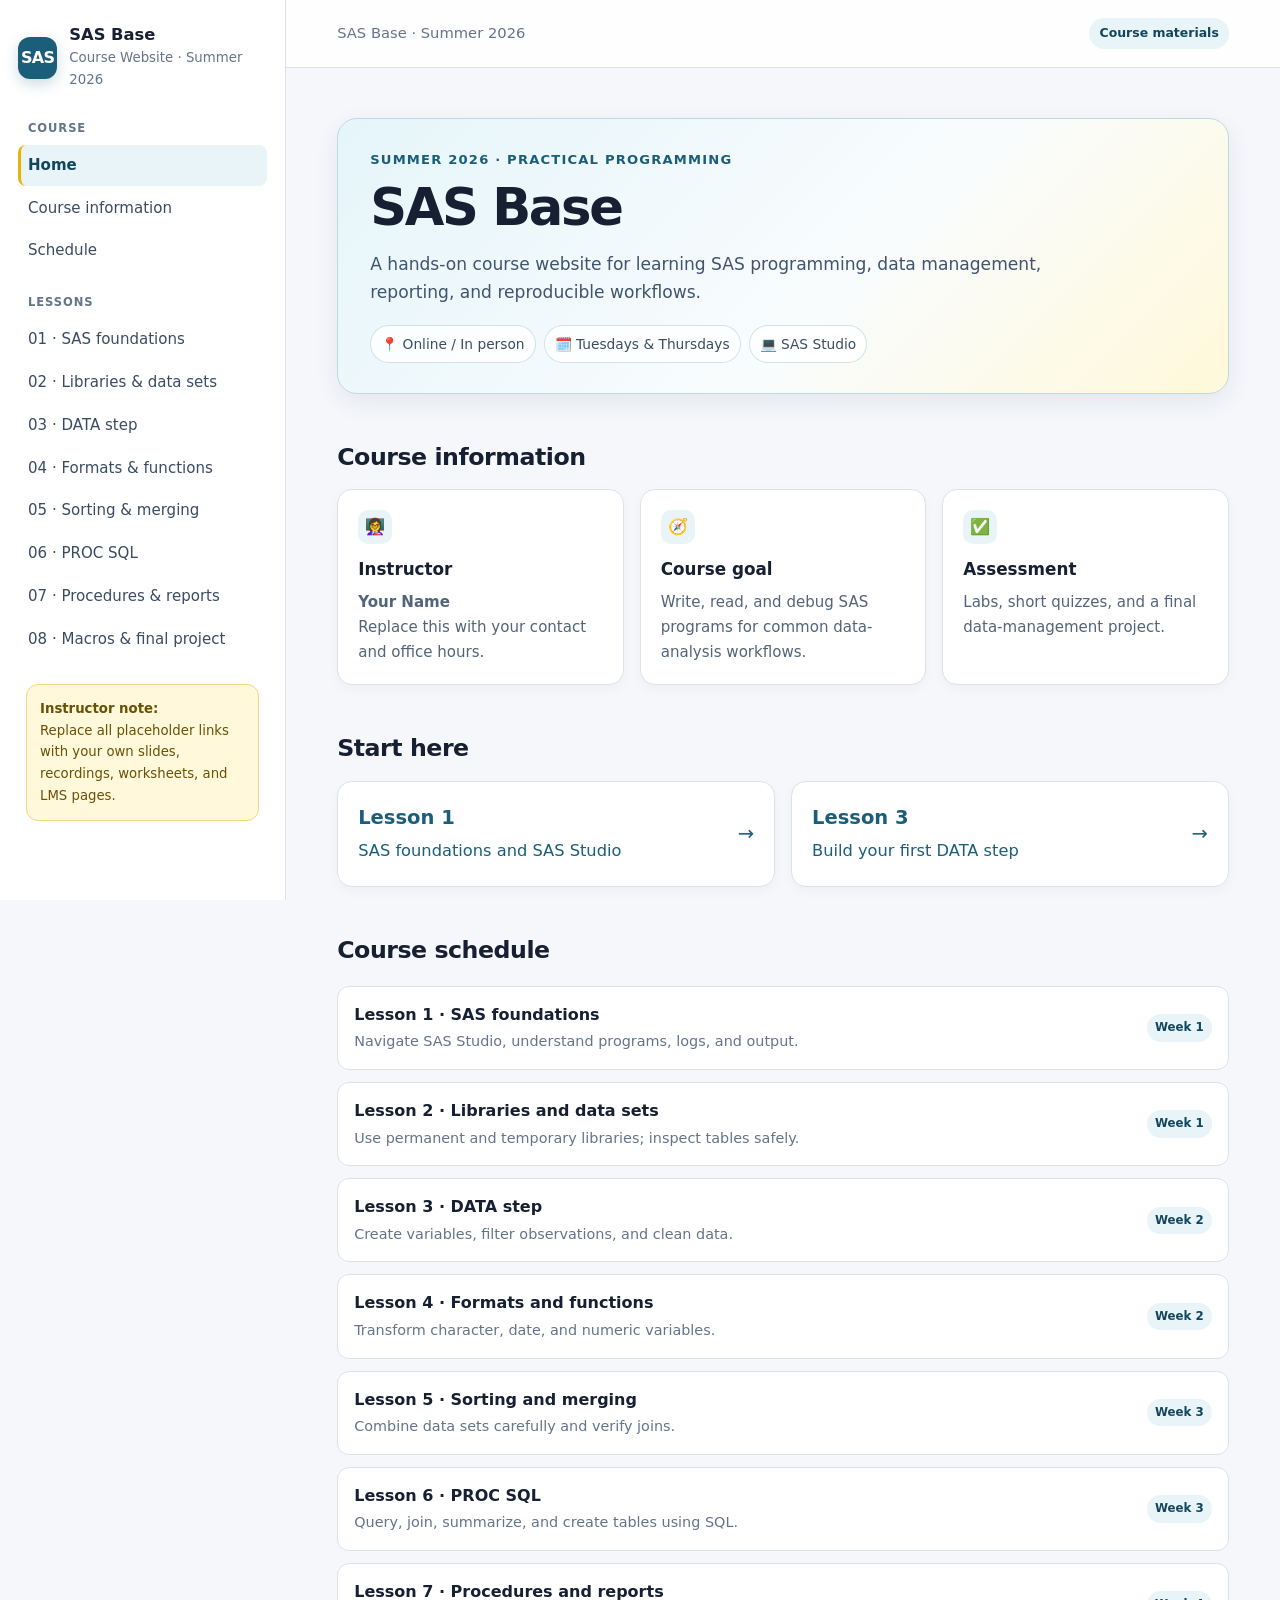
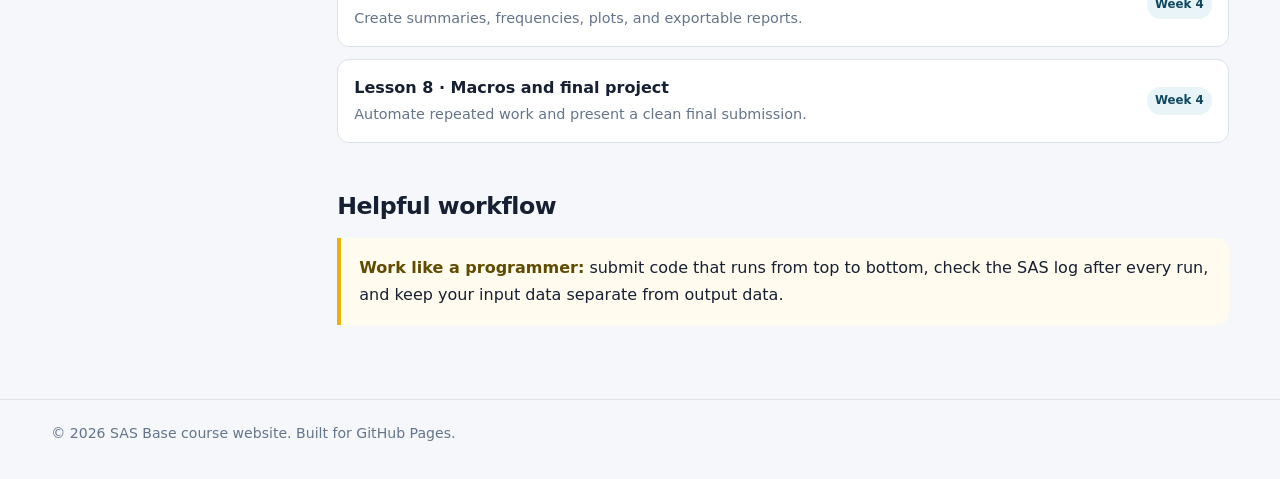
==== docs/index.html @ 83a4963d "Add files via upload" ====
<!doctype html>
<html lang="en">
<head>
  <meta charset="utf-8">
  <meta name="viewport" content="width=device-width, initial-scale=1">
  <meta name="description" content="SAS Base course website">
  <title>Home | SAS Base</title>
  <link rel="stylesheet" href="assets/style.css">
</head>
<body>
<div class="site-shell">
  <aside class="sidebar" aria-label="Course navigation">
    <a class="brand" href="index.html">
      <span class="brand-mark">SAS</span>
      <span><strong>SAS Base</strong><small>Course Website · Summer 2026</small></span>
    </a>
    <div class="nav-label">Course</div>
    <ul class="nav-list">
      <li><a class="active" href="index.html">Home</a></li>
      <li><a href="#course-info">Course information</a></li>
      <li><a href="#schedule">Schedule</a></li>
    </ul>
    <div class="nav-label">Lessons</div>
    <ul class="nav-list">
      <li><a class="" href="lecture1/index.html">01 · SAS foundations</a></li>
      <li><a class="" href="lecture2/index.html">02 · Libraries & data sets</a></li>
      <li><a class="" href="lecture3/index.html">03 · DATA step</a></li>
      <li><a class="" href="lecture4/index.html">04 · Formats & functions</a></li>
      <li><a class="" href="lecture5/index.html">05 · Sorting & merging</a></li>
      <li><a class="" href="lecture6/index.html">06 · PROC SQL</a></li>
      <li><a class="" href="lecture7/index.html">07 · Procedures & reports</a></li>
      <li><a class="" href="lecture8/index.html">08 · Macros & final project</a></li>
    </ul>
    <p class="sidebar-note"><strong>Instructor note:</strong><br>Replace all placeholder links with your own slides, recordings, worksheets, and LMS pages.</p>
  </aside>
  <main class="main">
    <header class="topbar">
      <span class="crumb">SAS Base · Summer 2026</span>
      <div class="utility"><span class="pill">Course materials</span></div>
    </header>
    <section class="page">
      <div class="hero">
        <div class="eyebrow">Summer 2026 · Practical programming</div>
        <h1>SAS Base</h1>
        <p class="lead">A hands-on course website for learning SAS programming, data management, reporting, and reproducible workflows.</p>
        <div class="meta-line">
          <span class="meta">📍 Online / In person</span>
          <span class="meta">🗓️ Tuesdays & Thursdays</span>
          <span class="meta">💻 SAS Studio</span>
        </div>
      </div>

      <h2 id="course-info">Course information</h2>
      <div class="grid three">
        <article class="card"><div class="card-icon">👩‍🏫</div><h3>Instructor</h3><p><strong>Your Name</strong><br>Replace this with your contact and office hours.</p></article>
        <article class="card"><div class="card-icon">🧭</div><h3>Course goal</h3><p>Write, read, and debug SAS programs for common data-analysis workflows.</p></article>
        <article class="card"><div class="card-icon">✅</div><h3>Assessment</h3><p>Labs, short quizzes, and a final data-management project.</p></article>
      </div>

      <h2>Start here</h2>
      <div class="grid two">
        <a class="card quick-link" href="lecture1/index.html"><span><strong>Lesson 1</strong><br><small>SAS foundations and SAS Studio</small></span><span>→</span></a>
        <a class="card quick-link" href="lecture3/index.html"><span><strong>Lesson 3</strong><br><small>Build your first DATA step</small></span><span>→</span></a>
      </div>

      <h2 id="schedule">Course schedule</h2>
      <div class="resources">
        <div class="resource"><div><strong>Lesson 1 · SAS foundations</strong><p>Navigate SAS Studio, understand programs, logs, and output.</p></div><span class="tag">Week 1</span></div>
        <div class="resource"><div><strong>Lesson 2 · Libraries and data sets</strong><p>Use permanent and temporary libraries; inspect tables safely.</p></div><span class="tag">Week 1</span></div>
        <div class="resource"><div><strong>Lesson 3 · DATA step</strong><p>Create variables, filter observations, and clean data.</p></div><span class="tag">Week 2</span></div>
        <div class="resource"><div><strong>Lesson 4 · Formats and functions</strong><p>Transform character, date, and numeric variables.</p></div><span class="tag">Week 2</span></div>
        <div class="resource"><div><strong>Lesson 5 · Sorting and merging</strong><p>Combine data sets carefully and verify joins.</p></div><span class="tag">Week 3</span></div>
        <div class="resource"><div><strong>Lesson 6 · PROC SQL</strong><p>Query, join, summarize, and create tables using SQL.</p></div><span class="tag">Week 3</span></div>
        <div class="resource"><div><strong>Lesson 7 · Procedures and reports</strong><p>Create summaries, frequencies, plots, and exportable reports.</p></div><span class="tag">Week 4</span></div>
        <div class="resource"><div><strong>Lesson 8 · Macros and final project</strong><p>Automate repeated work and present a clean final submission.</p></div><span class="tag">Week 4</span></div>
      </div>

      <h2>Helpful workflow</h2>
      <div class="callout"><strong>Work like a programmer:</strong> submit code that runs from top to bottom, check the SAS log after every run, and keep your input data separate from output data.</div>
    </section>
  </main>
</div>
<footer class="footer">© <span data-year></span> SAS Base course website. Built for GitHub Pages.</footer>
<script src="assets/site.js"></script>
</body>
</html>
---- docs/assets/style.css ----
:root {
  --ink: #172033;
  --muted: #64748b;
  --line: #dbe2ea;
  --bg: #f5f7fb;
  --panel: #ffffff;
  --brand: #1b5e7a;
  --brand-dark: #10475e;
  --accent: #eab308;
  --code: #12212b;
  --code-text: #e7f1f5;
  --shadow: 0 8px 25px rgba(23, 32, 51, .08);
}

* { box-sizing: border-box; }
html { scroll-behavior: smooth; }
body {
  margin: 0;
  color: var(--ink);
  background: var(--bg);
  font-family: Inter, ui-sans-serif, system-ui, -apple-system, BlinkMacSystemFont, "Segoe UI", sans-serif;
  line-height: 1.65;
}
a { color: var(--brand); text-underline-offset: 3px; }
a:hover { color: var(--brand-dark); }

.site-shell { min-height: 100vh; display: grid; grid-template-columns: 286px minmax(0, 1fr); }
.sidebar {
  position: sticky; top: 0; align-self: start; height: 100vh; overflow-y: auto;
  background: #fff; border-right: 1px solid var(--line); padding: 26px 18px 34px;
}
.brand { display: flex; gap: 12px; align-items: center; text-decoration: none; color: var(--ink); margin-bottom: 28px; }
.brand:hover { color: var(--ink); }
.brand-mark {
  width: 42px; height: 42px; border-radius: 12px; display: grid; place-items: center;
  background: var(--brand); color: #fff; font-weight: 850; letter-spacing: -.04em;
  box-shadow: 0 5px 14px rgba(27, 94, 122, .22);
}
.brand strong { display: block; font-size: 1.02rem; line-height: 1.15; }
.brand small { display: block; color: var(--muted); margin-top: 2px; }
.nav-label { color: var(--muted); font-size: .72rem; letter-spacing: .08em; font-weight: 800; margin: 22px 10px 7px; text-transform: uppercase; }
.nav-list { list-style: none; padding: 0; margin: 0; }
.nav-list a {
  display: block; text-decoration: none; padding: 8px 10px; margin: 2px 0; border-radius: 8px; color: #3b4b63; font-size: .94rem;
}
.nav-list a:hover, .nav-list a.active { background: #e8f4f8; color: var(--brand-dark); font-weight: 700; }
.nav-list a.active { border-left: 3px solid var(--accent); padding-left: 7px; }
.sidebar-note { margin: 24px 8px 0; padding: 13px; background: #fff8db; border: 1px solid #f2d883; border-radius: 12px; font-size: .83rem; color: #6a5104; }

.main { min-width: 0; }
.topbar { height: 68px; padding: 0 clamp(20px, 4vw, 66px); display: flex; align-items: center; justify-content: space-between; background: rgba(255,255,255,.93); border-bottom: 1px solid var(--line); }
.topbar .crumb { color: var(--muted); font-size: .92rem; }
.topbar .utility { display: flex; align-items: center; gap: 10px; }
.pill { display: inline-flex; align-items: center; padding: 5px 10px; border-radius: 999px; font-size: .78rem; font-weight: 800; background: #e8f4f8; color: var(--brand-dark); }
.page { max-width: 1020px; margin: 0 auto; padding: 50px clamp(20px, 4vw, 66px) 74px; }
.hero { padding: 30px 32px; border: 1px solid #bdd9e4; border-radius: 20px; background: linear-gradient(135deg, #e5f5fa 0%, #f9fcfd 58%, #fff8d9 100%); box-shadow: var(--shadow); }
.eyebrow { color: var(--brand); font-size: .82rem; font-weight: 850; letter-spacing: .09em; text-transform: uppercase; margin-bottom: 8px; }
h1 { font-size: clamp(2rem, 4vw, 3.2rem); line-height: 1.12; letter-spacing: -.045em; margin: 0; }
h2 { margin: 44px 0 12px; font-size: 1.48rem; letter-spacing: -.02em; }
h3 { margin: 0 0 6px; font-size: 1.05rem; }
p { margin: 0 0 14px; }
.lead { max-width: 710px; margin: 14px 0 0; color: #41546d; font-size: 1.07rem; }
.meta-line { display: flex; flex-wrap: wrap; gap: 8px; margin-top: 18px; }
.meta { display: inline-flex; align-items: center; gap: 6px; padding: 7px 10px; background: rgba(255,255,255,.78); border: 1px solid rgba(27,94,122,.18); border-radius: 999px; color: #3b4b63; font-size: .86rem; }

.grid { display: grid; gap: 16px; }
.grid.two { grid-template-columns: repeat(2, minmax(0, 1fr)); }
.grid.three { grid-template-columns: repeat(3, minmax(0, 1fr)); }
.card { background: var(--panel); border: 1px solid var(--line); border-radius: 15px; padding: 20px; box-shadow: 0 4px 12px rgba(23,32,51,.035); }
.card p { color: #53647a; font-size: .94rem; margin-bottom: 0; }
.card a { font-weight: 750; }
.card-icon { width: 34px; height: 34px; display: grid; place-items: center; border-radius: 10px; background: #e8f4f8; margin-bottom: 12px; }
.quick-link { display: flex; justify-content: space-between; gap: 10px; align-items: center; text-decoration: none; }
.quick-link span { font-size: 1.22rem; color: var(--brand); }

.outcomes { padding-left: 22px; margin: 14px 0 0; }
.outcomes li { margin: 8px 0; }
.callout { border-left: 4px solid var(--accent); background: #fffbee; padding: 17px 18px; border-radius: 0 12px 12px 0; }
.callout strong { color: #614b00; }
.resources { display: grid; gap: 12px; margin-top: 16px; }
.resource { background: #fff; border: 1px solid var(--line); border-radius: 12px; padding: 15px 16px; display: flex; align-items: center; justify-content: space-between; gap: 18px; }
.resource p { margin: 2px 0 0; color: var(--muted); font-size: .9rem; }
.resource .tag { color: var(--brand-dark); background: #e8f4f8; padding: 4px 8px; font-weight: 800; font-size: .74rem; white-space: nowrap; border-radius: 99px; }
.code { background: var(--code); color: var(--code-text); overflow: auto; border-radius: 13px; padding: 18px; font: .9rem/1.65 ui-monospace, SFMono-Regular, Menlo, Consolas, monospace; border: 1px solid #213b49; }
.code .comment { color: #a6cad4; }
.lesson-nav { display: flex; justify-content: space-between; gap: 12px; margin-top: 50px; padding-top: 24px; border-top: 1px solid var(--line); }
.lesson-nav a { text-decoration: none; font-weight: 750; }
.footer { color: var(--muted); border-top: 1px solid var(--line); padding: 22px clamp(20px,4vw,66px) 34px; font-size: .88rem; }
.mobile-menu { display: none; }

@media (max-width: 860px) {
  .site-shell { display: block; }
  .sidebar { position: relative; height: auto; overflow: visible; border-right: 0; border-bottom: 1px solid var(--line); padding-bottom: 16px; }
  .nav-label, .sidebar-note { display: none; }
  .nav-list { display: flex; flex-wrap: wrap; gap: 3px; }
  .nav-list a { font-size: .83rem; padding: 6px 8px; }
  .nav-list a.active { border-left: 0; padding-left: 8px; border-bottom: 2px solid var(--accent); }
  .grid.two, .grid.three { grid-template-columns: 1fr; }
  .page { padding-top: 30px; }
  .hero { padding: 25px 22px; }
}
@media (max-width: 520px) {
  .topbar { height: auto; min-height: 58px; padding: 10px 18px; }
  .topbar .crumb { display: none; }
  .page { padding-left: 18px; padding-right: 18px; }
  .resource { align-items: flex-start; flex-direction: column; gap: 9px; }
}
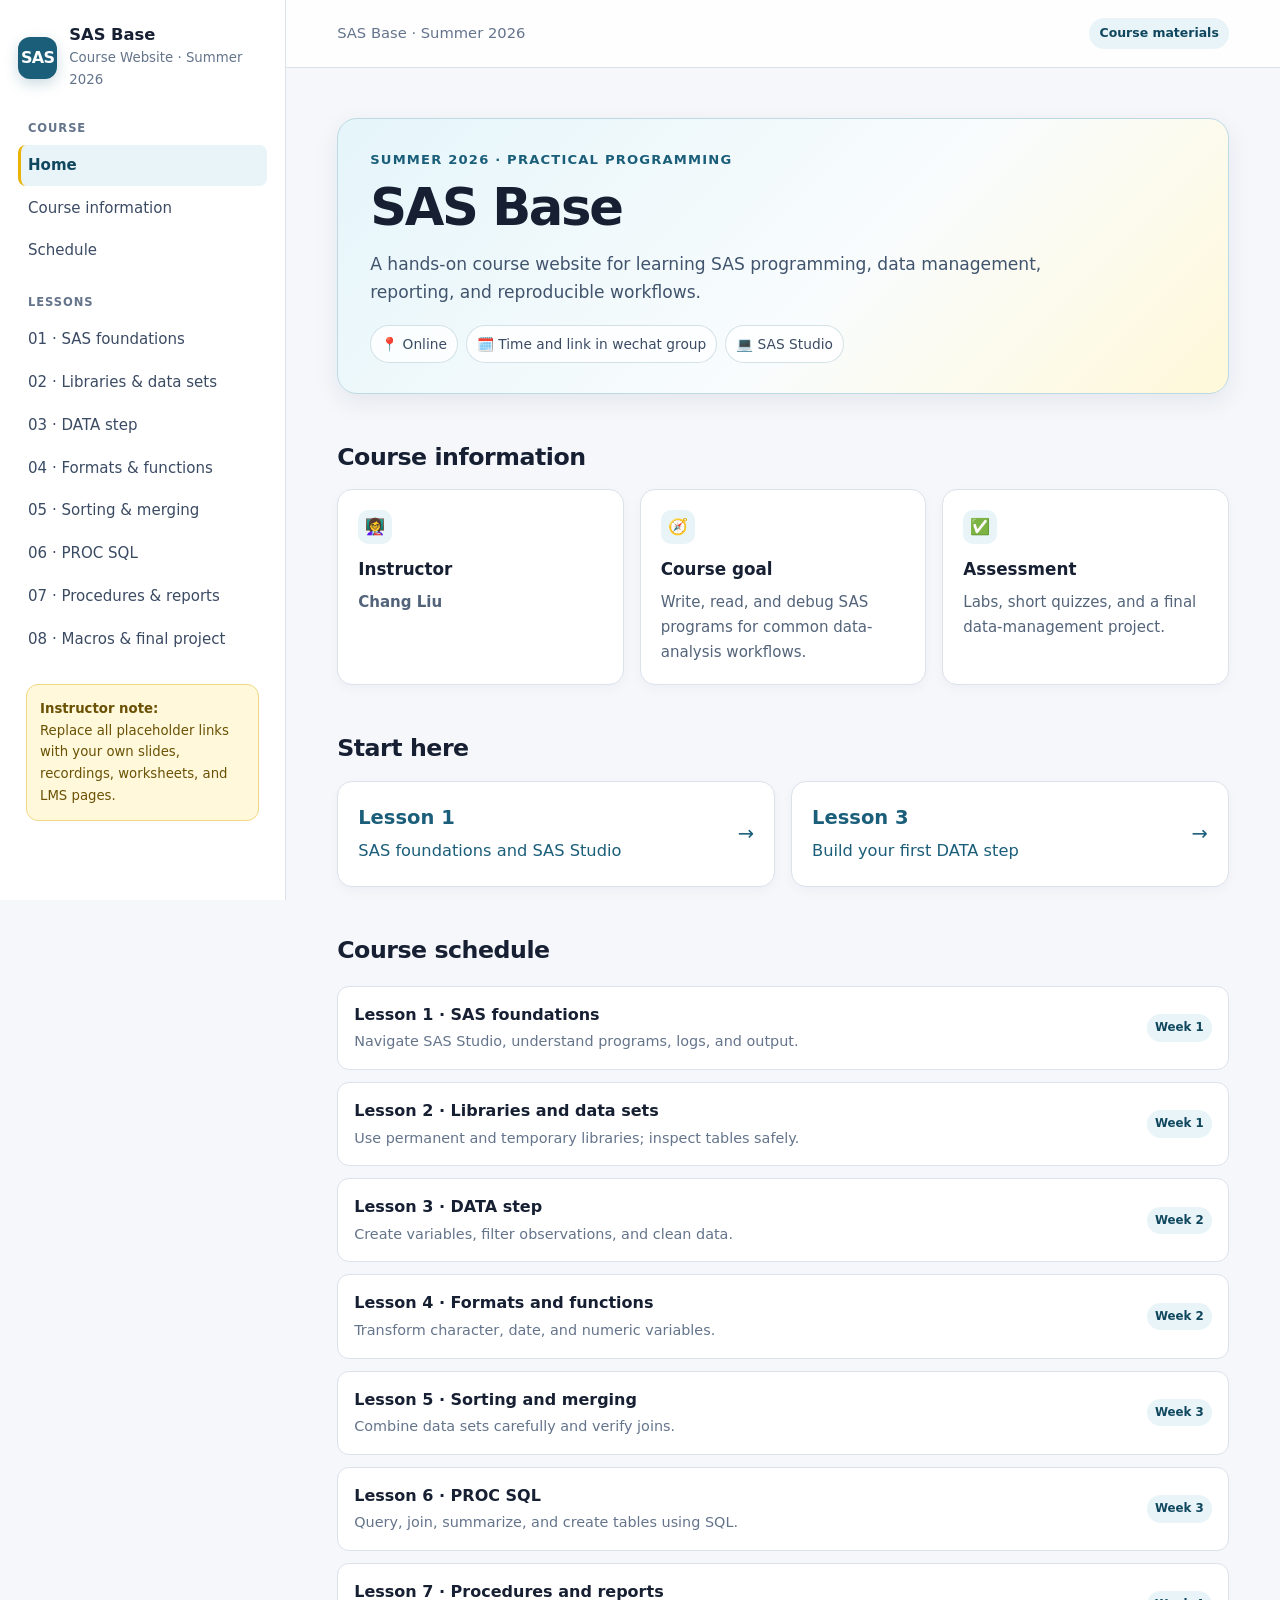
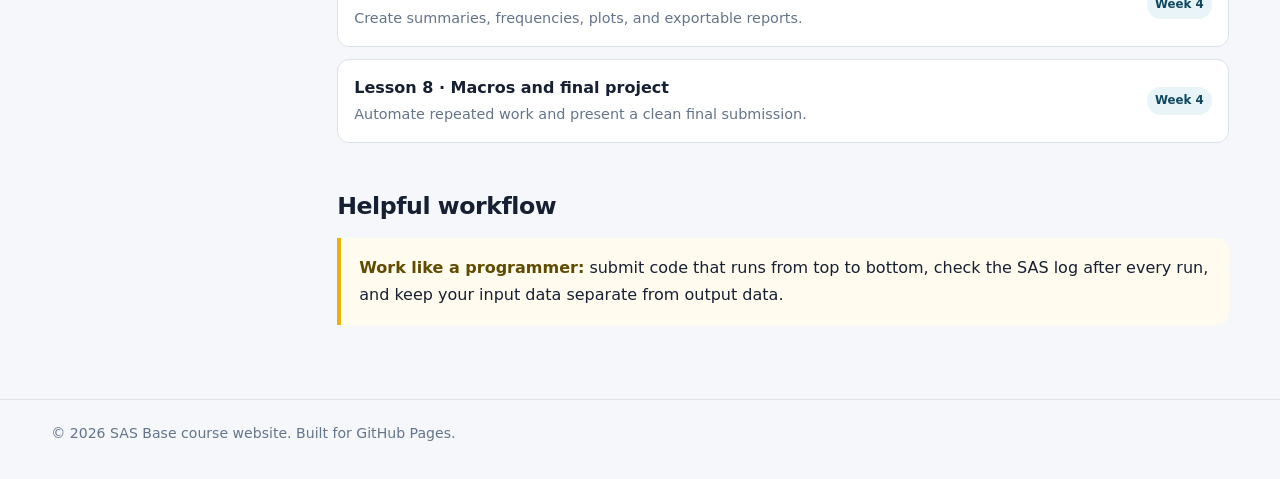
==== commit 23d4e6a8: "Update index.html" ====
--- a/docs/index.html
+++ b/docs/index.html
@@ -44,15 +44,15 @@
         <h1>SAS Base</h1>
         <p class="lead">A hands-on course website for learning SAS programming, data management, reporting, and reproducible workflows.</p>
         <div class="meta-line">
-          <span class="meta">📍 Online / In person</span>
-          <span class="meta">🗓️ Tuesdays & Thursdays</span>
+          <span class="meta">📍 Online </span>
+          <span class="meta">🗓️ Time and link in wechat group</span>
           <span class="meta">💻 SAS Studio</span>
         </div>
       </div>
 
       <h2 id="course-info">Course information</h2>
       <div class="grid three">
-        <article class="card"><div class="card-icon">👩‍🏫</div><h3>Instructor</h3><p><strong>Your Name</strong><br>Replace this with your contact and office hours.</p></article>
+        <article class="card"><div class="card-icon">👩‍🏫</div><h3>Instructor</h3><p><strong>Chang Liu</strong><br></p></article>
         <article class="card"><div class="card-icon">🧭</div><h3>Course goal</h3><p>Write, read, and debug SAS programs for common data-analysis workflows.</p></article>
         <article class="card"><div class="card-icon">✅</div><h3>Assessment</h3><p>Labs, short quizzes, and a final data-management project.</p></article>
       </div>
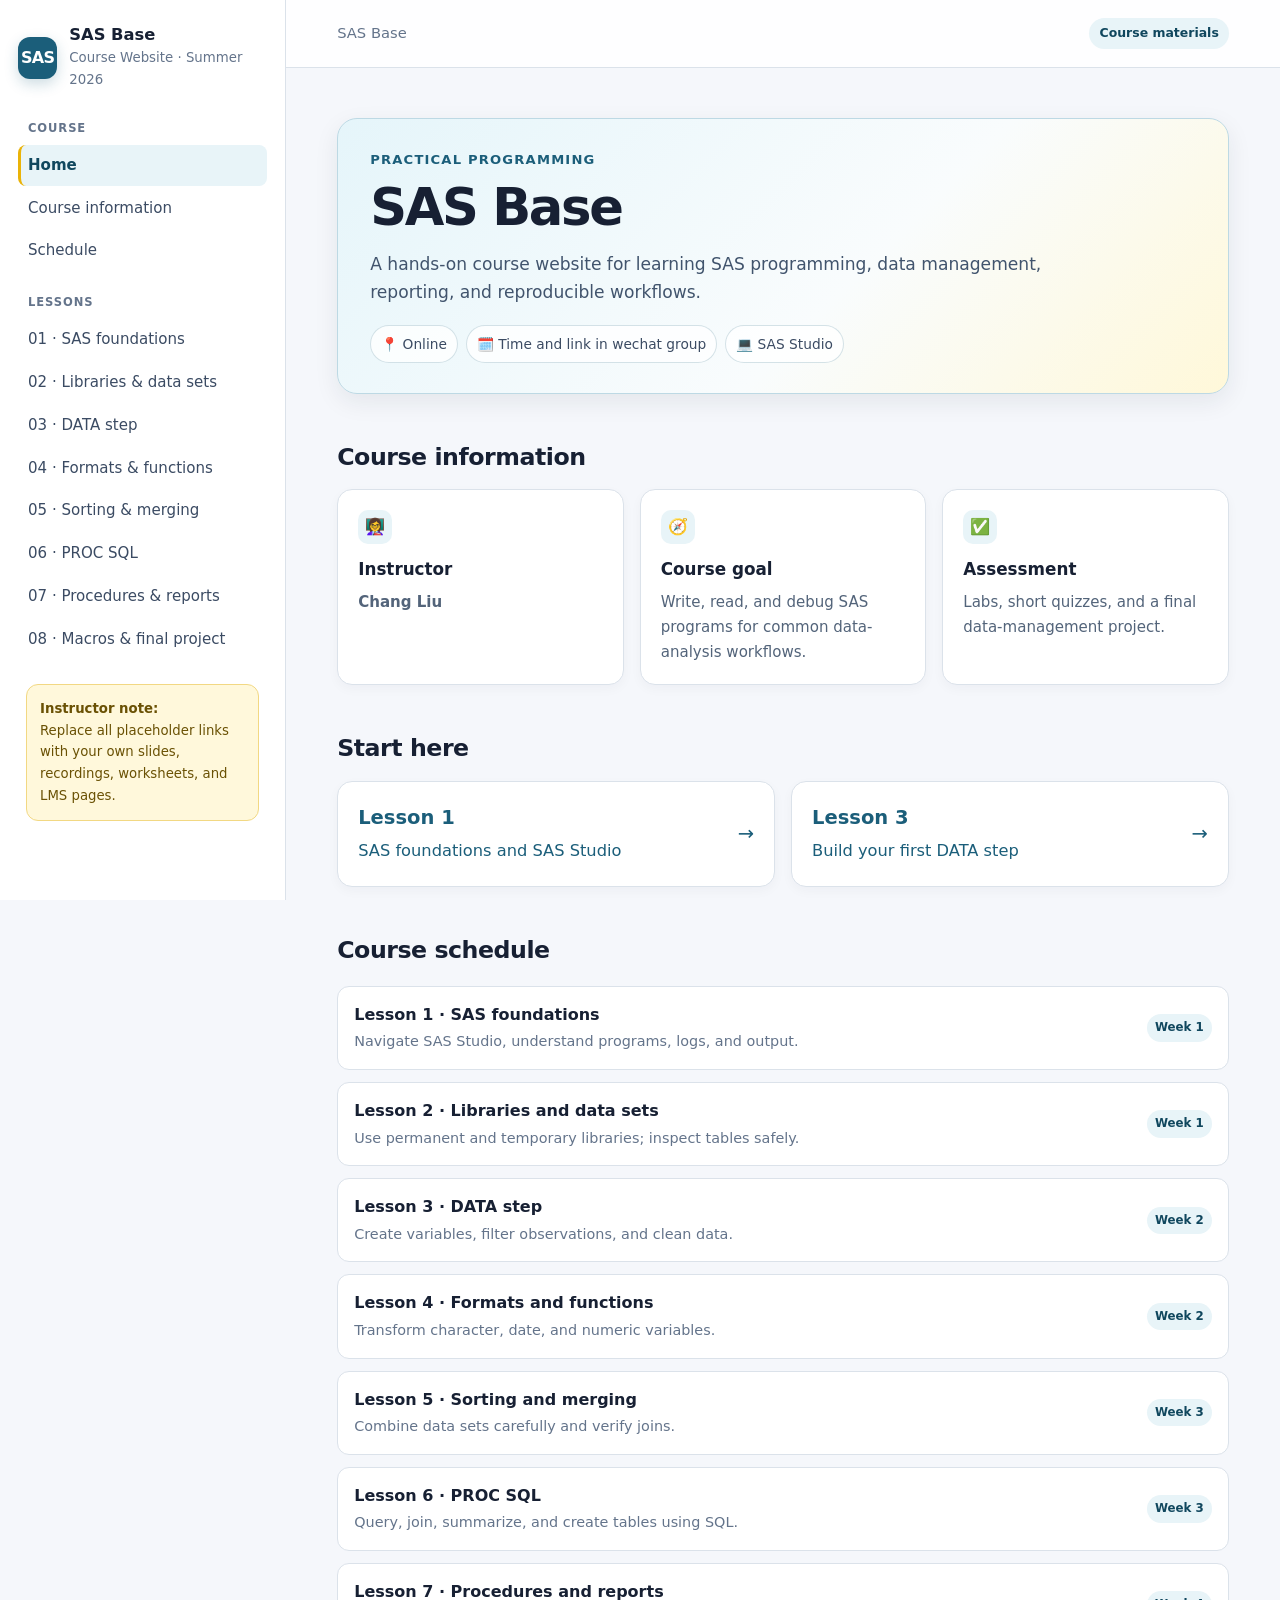
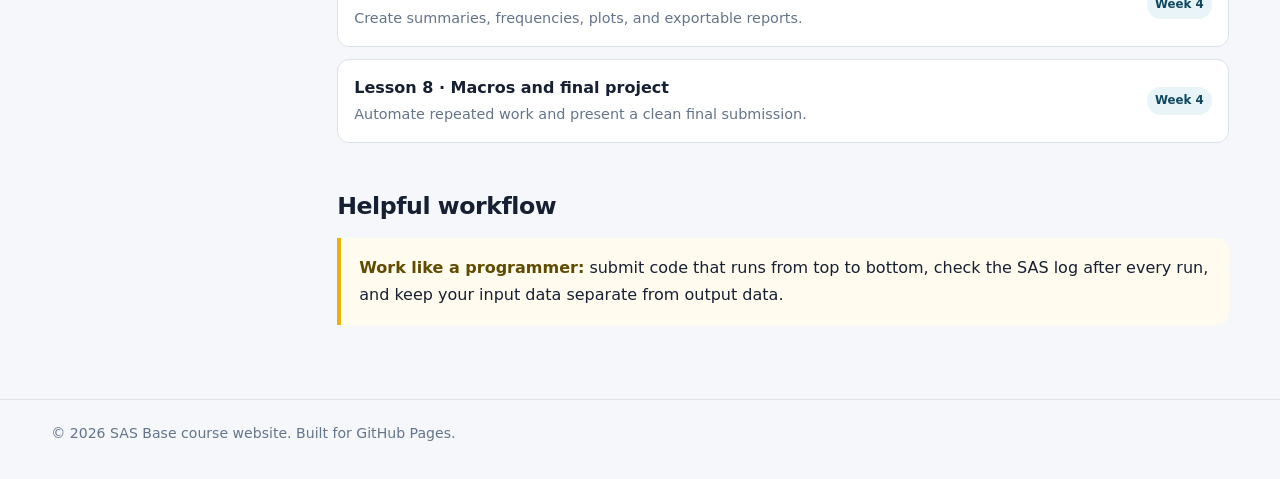
==== commit 2051a786: "Update index.html" ====
--- a/docs/index.html
+++ b/docs/index.html
@@ -35,12 +35,12 @@
   </aside>
   <main class="main">
     <header class="topbar">
-      <span class="crumb">SAS Base · Summer 2026</span>
+      <span class="crumb">SAS Base</span>
       <div class="utility"><span class="pill">Course materials</span></div>
     </header>
     <section class="page">
       <div class="hero">
-        <div class="eyebrow">Summer 2026 · Practical programming</div>
+        <div class="eyebrow">  Practical programming</div>
         <h1>SAS Base</h1>
         <p class="lead">A hands-on course website for learning SAS programming, data management, reporting, and reproducible workflows.</p>
         <div class="meta-line">
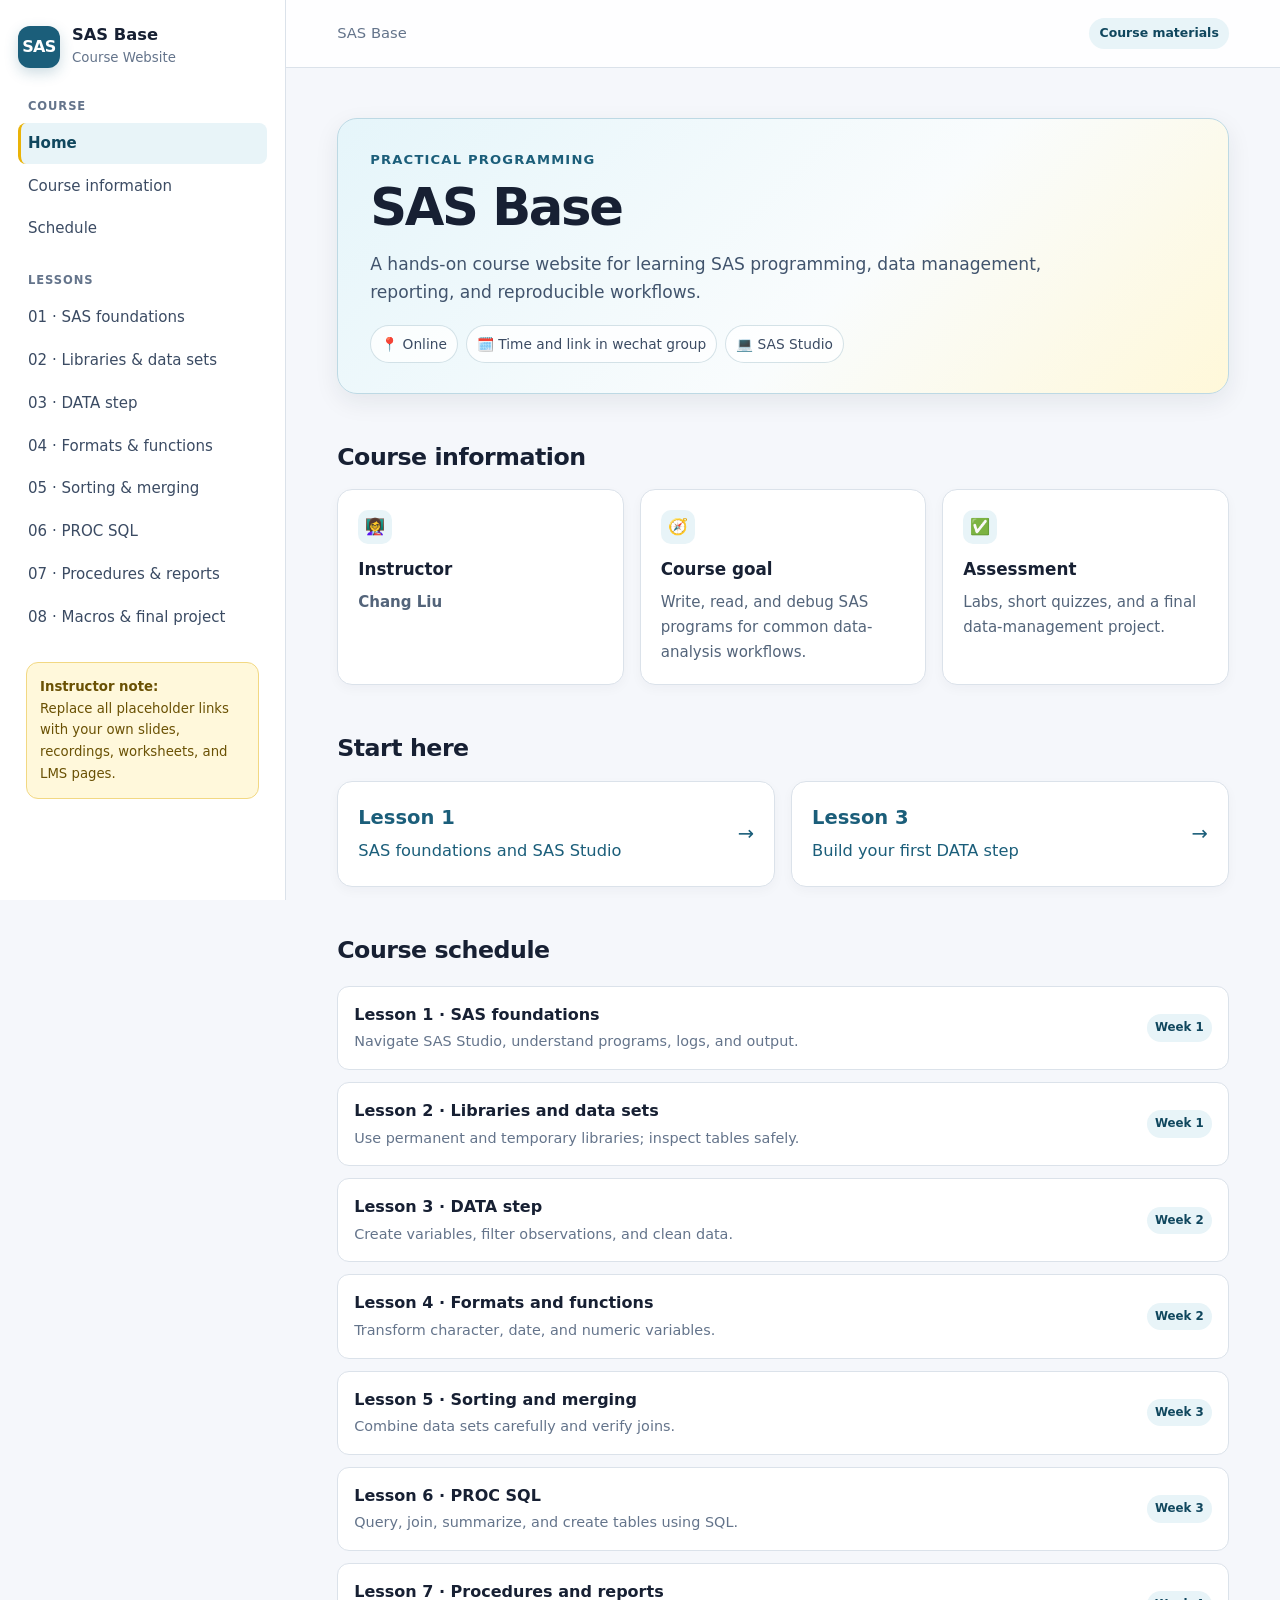
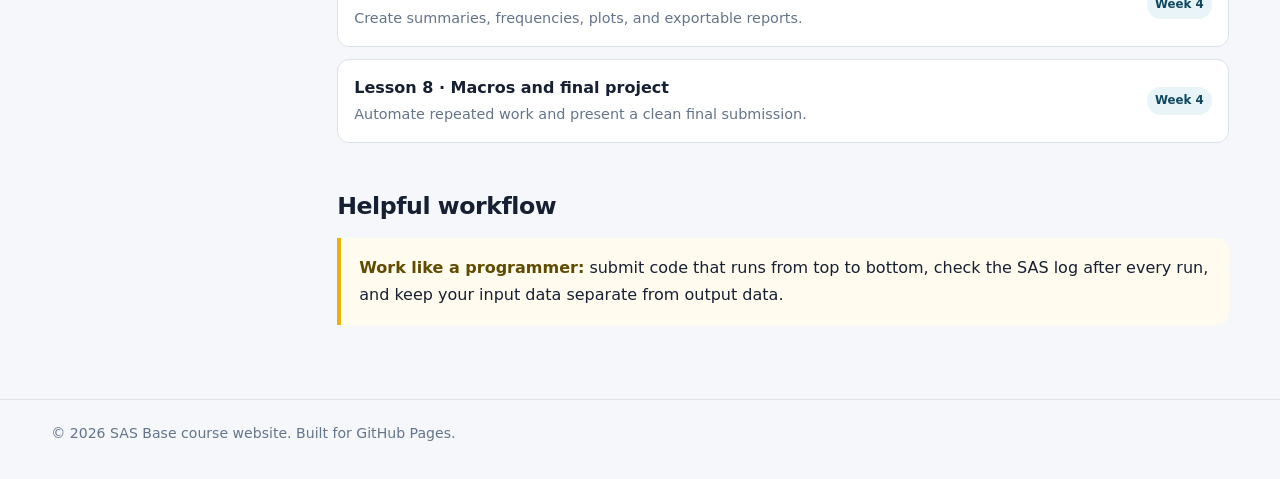
==== commit ed04bd41: "Update index.html" ====
--- a/docs/index.html
+++ b/docs/index.html
@@ -12,7 +12,7 @@
   <aside class="sidebar" aria-label="Course navigation">
     <a class="brand" href="index.html">
       <span class="brand-mark">SAS</span>
-      <span><strong>SAS Base</strong><small>Course Website · Summer 2026</small></span>
+      <span><strong>SAS Base</strong><small>Course Website </small></span>
     </a>
     <div class="nav-label">Course</div>
     <ul class="nav-list">
